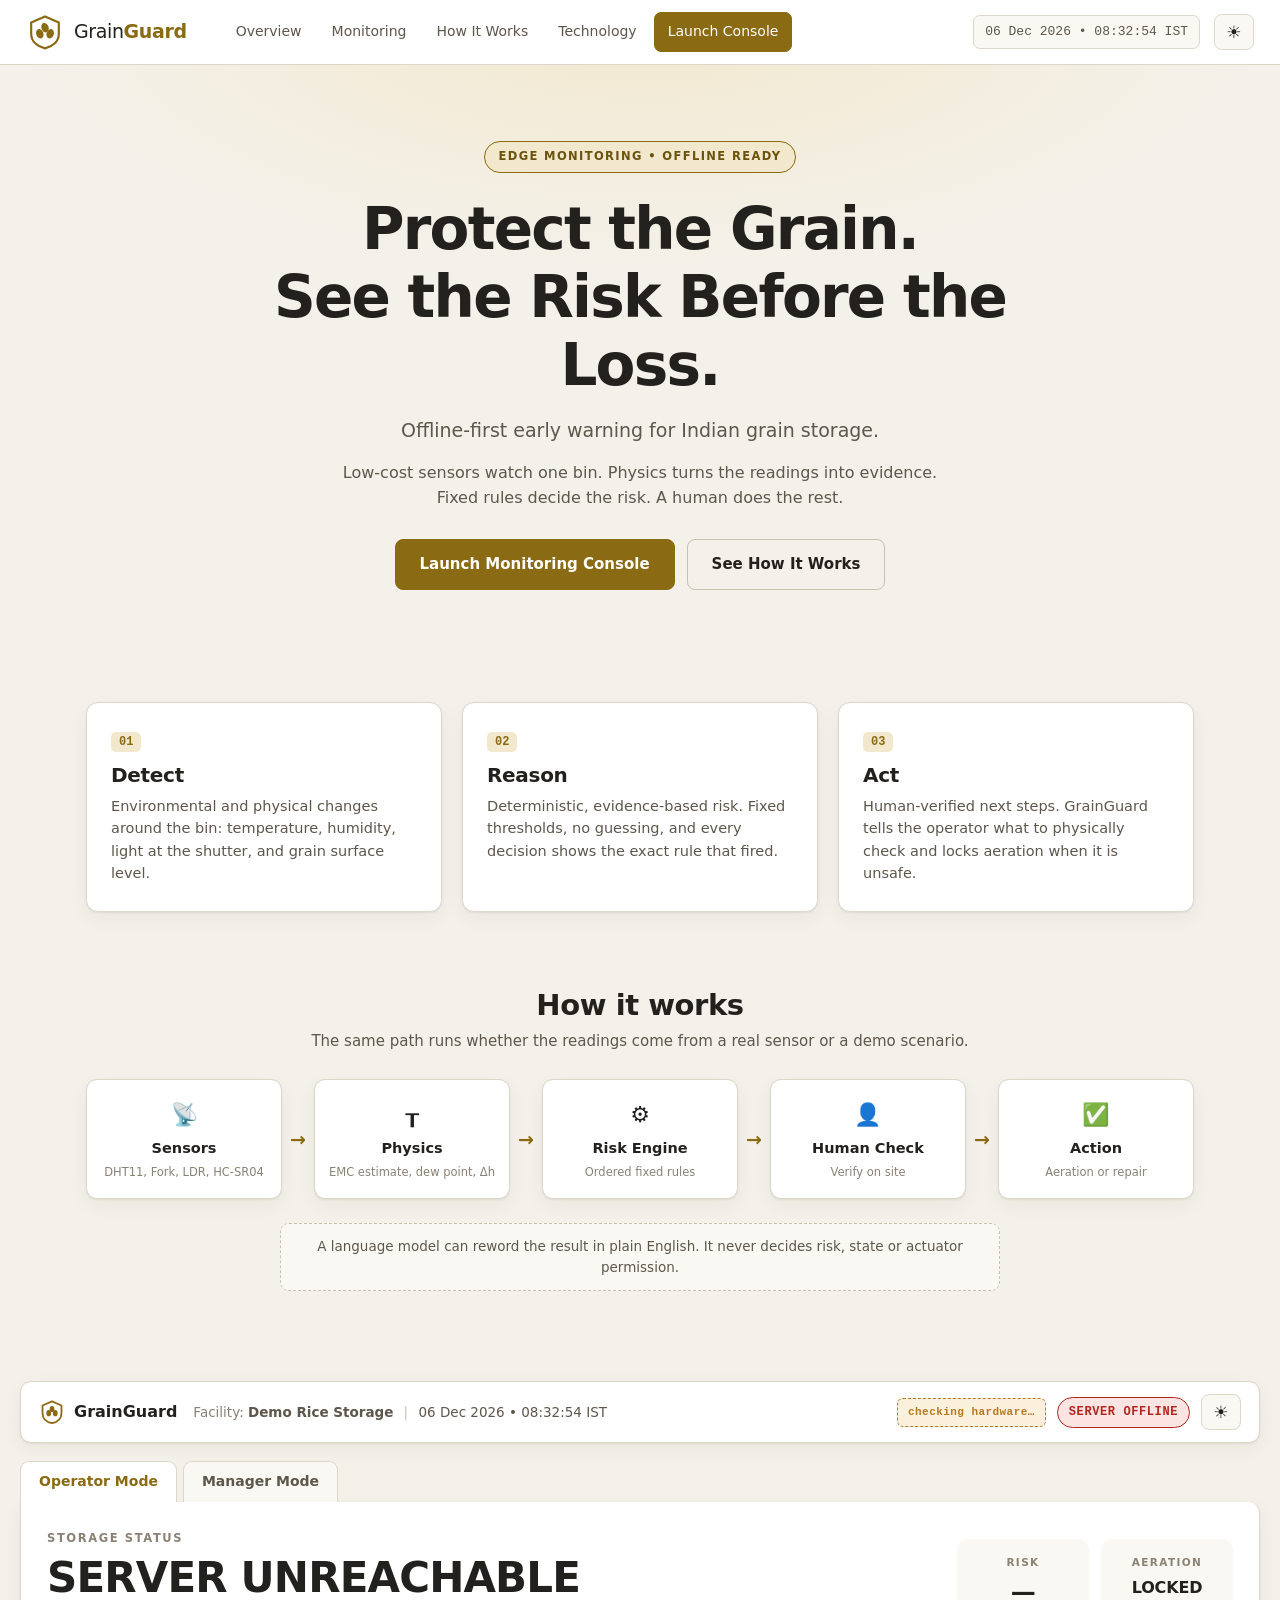
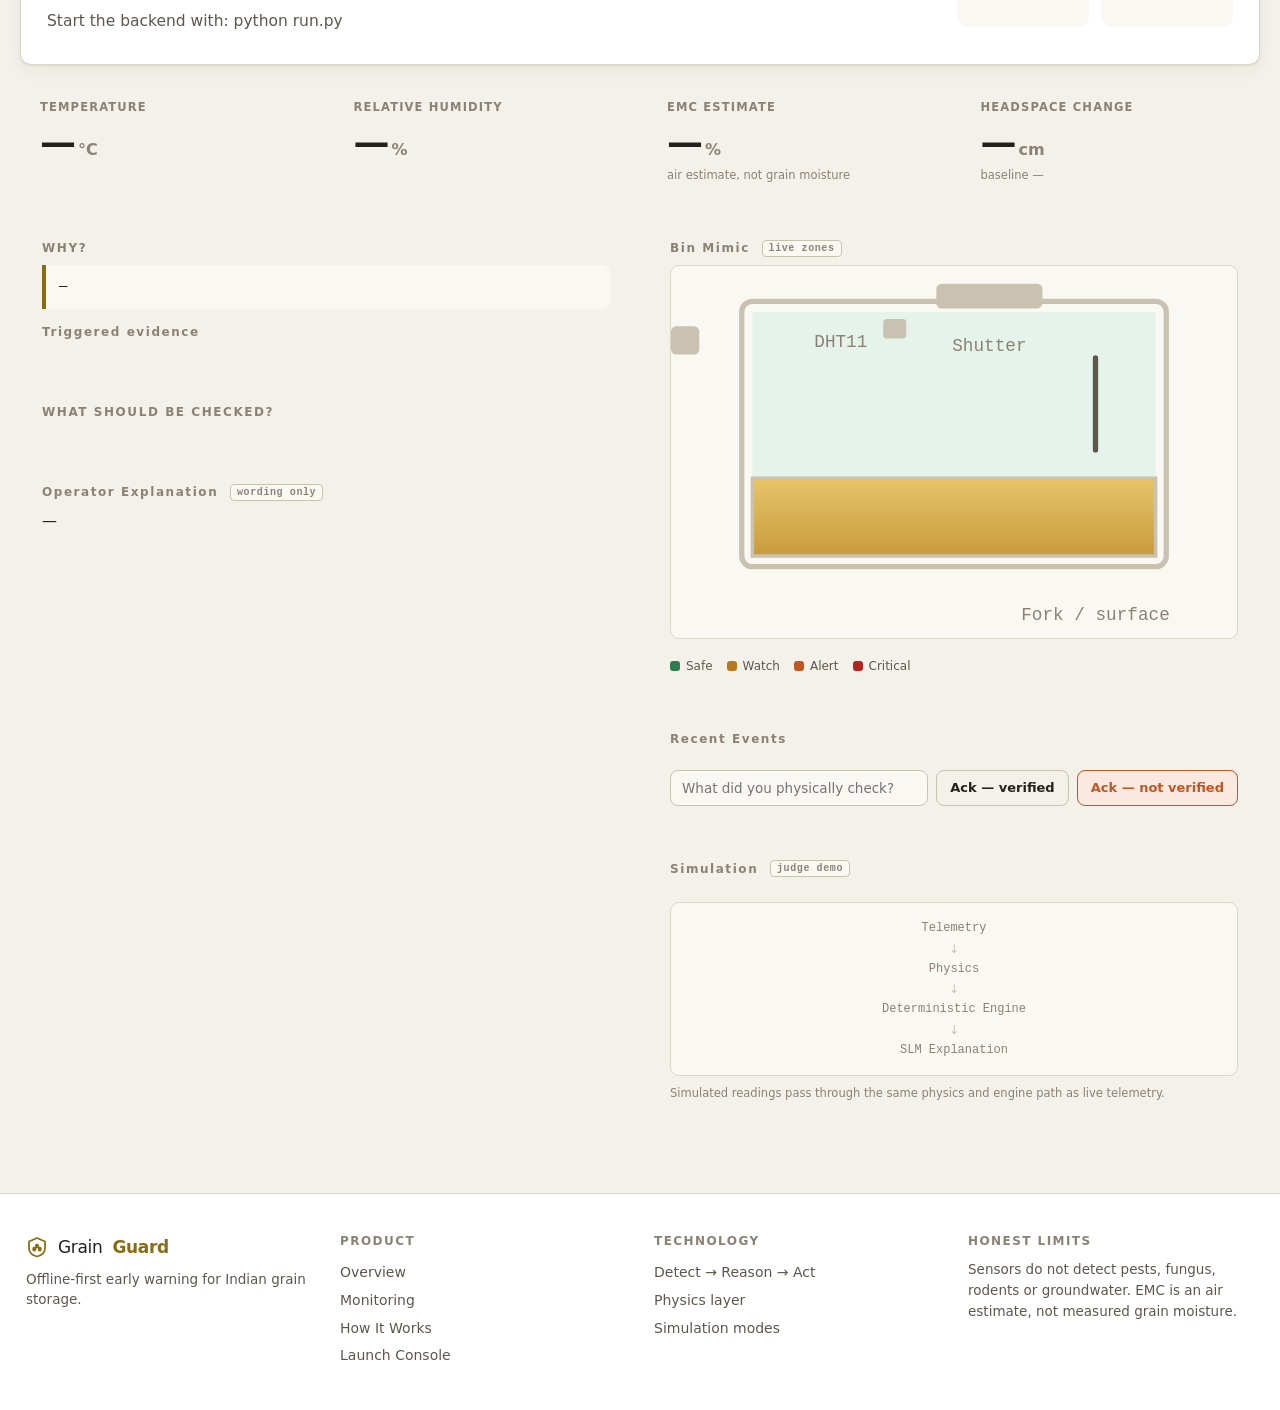
==== src/frontend/index.html @ 64fa0100 "GrainGuard: offline-first grain storage early warning Sensors -> physics -> deterministic engine -> " ====
<!DOCTYPE html>
<html lang="en" data-theme="light">
<head>
<meta charset="UTF-8">
<meta name="viewport" content="width=device-width, initial-scale=1.0">
<title>GrainGuard — Protect the Grain. See the Risk Before the Loss.</title>
<meta name="description" content="Offline-first early warning for Indian grain storage.">
<link rel="stylesheet" href="styles.css">
<link rel="icon" href="data:image/svg+xml,<svg xmlns='http://www.w3.org/2000/svg' viewBox='0 0 32 32'><text y='26' font-size='26'>&#127807;</text></svg>">
</head>
<body>

<!-- ================= NAVBAR ================= -->
<header class="nav">
  <a class="brand" href="#overview">
    <svg class="logo" viewBox="0 0 44 44" aria-hidden="true">
      <path d="M22 4 L38 11 V24 C38 33 31 39 22 41 C13 39 6 33 6 24 V11 Z" fill="none" stroke="currentColor" stroke-width="2.5" stroke-linejoin="round"/>
      <ellipse cx="22" cy="17" rx="4.2" ry="5.6" fill="currentColor" transform="rotate(-18 22 17)"/>
      <ellipse cx="16" cy="24" rx="4.2" ry="5.6" fill="currentColor" transform="rotate(-20 16 24)"/>
      <ellipse cx="28" cy="24" rx="4.2" ry="5.6" fill="currentColor" transform="rotate(20 28 24)"/>
    </svg>
    <span>Grain<strong>Guard</strong></span>
  </a>
  <nav class="navlinks">
    <a href="#overview">Overview</a>
    <a href="#monitoring">Monitoring</a>
    <a href="#how">How It Works</a>
    <a href="#technology">Technology</a>
    <a class="btn btn-primary btn-sm" href="#console">Launch Console</a>
  </nav>
  <div class="navright">
    <span class="clock" id="clock">--:--:--</span>
    <button class="themebtn" id="themeBtn" aria-label="Toggle theme">
      <span class="sun">&#9728;&#65039;</span><span class="moon">&#127769;</span>
    </button>
  </div>
</header>

<!-- ================= HERO ================= -->
<section class="hero" id="overview">
  <div class="hero-inner">
    <span class="pill">EDGE MONITORING &bull; OFFLINE READY</span>
    <h1>Protect the Grain.<br>See the Risk Before the Loss.</h1>
    <p class="sub">Offline-first early warning for Indian grain storage.</p>
    <p class="lead">
      Low-cost sensors watch one bin. Physics turns the readings into evidence.
      Fixed rules decide the risk. A human does the rest.
    </p>
    <div class="ctas">
      <a class="btn btn-primary btn-lg" href="#console">Launch Monitoring Console</a>
      <a class="btn btn-ghost btn-lg" href="#how">See How It Works</a>
    </div>
  </div>
</section>

<!-- ================= VALUE ================= -->
<section class="values" id="technology">
  <article class="value">
    <span class="vnum">01</span>
    <h3>Detect</h3>
    <p>Environmental and physical changes around the bin: temperature, humidity, light at the shutter, and grain surface level.</p>
  </article>
  <article class="value">
    <span class="vnum">02</span>
    <h3>Reason</h3>
    <p>Deterministic, evidence-based risk. Fixed thresholds, no guessing, and every decision shows the exact rule that fired.</p>
  </article>
  <article class="value">
    <span class="vnum">03</span>
    <h3>Act</h3>
    <p>Human-verified next steps. GrainGuard tells the operator what to physically check and locks aeration when it is unsafe.</p>
  </article>
</section>
<!-- ================= WORKFLOW ================= -->
<section class="how" id="how">
  <h2 class="sec-title">How it works</h2>
  <p class="sec-sub">The same path runs whether the readings come from a real sensor or a demo scenario.</p>
  <div class="flow">
    <div class="fstep"><span class="ficon">&#128225;</span><b>Sensors</b><small>DHT11, Fork, LDR, HC-SR04</small></div>
    <div class="farrow">&rarr;</div>
    <div class="fstep"><span class="ficon">&#9520;</span><b>Physics</b><small>EMC estimate, dew point, &Delta;h</small></div>
    <div class="farrow">&rarr;</div>
    <div class="fstep"><span class="ficon">&#9881;</span><b>Risk Engine</b><small>Ordered fixed rules</small></div>
    <div class="farrow">&rarr;</div>
    <div class="fstep"><span class="ficon">&#128100;</span><b>Human Check</b><small>Verify on site</small></div>
    <div class="farrow">&rarr;</div>
    <div class="fstep"><span class="ficon">&#9989;</span><b>Action</b><small>Aeration or repair</small></div>
  </div>
  <p class="note">
    A language model can reword the result in plain English. It never decides risk, state or actuator permission.
  </p>
</section>

<!-- ================= CONSOLE ================= -->
<main class="console" id="console">
  <div class="conbar">
    <div class="cbrand">
      <svg class="logo sm" viewBox="0 0 44 44" aria-hidden="true">
        <path d="M22 4 L38 11 V24 C38 33 31 39 22 41 C13 39 6 33 6 24 V11 Z" fill="none" stroke="currentColor" stroke-width="3" stroke-linejoin="round"/>
        <ellipse cx="22" cy="17" rx="4" ry="5.2" fill="currentColor"/>
        <ellipse cx="16.5" cy="24" rx="4" ry="5.2" fill="currentColor"/>
        <ellipse cx="27.5" cy="24" rx="4" ry="5.2" fill="currentColor"/>
      </svg>
      <span>GrainGuard</span>
    </div>
    <div class="cbarinfo">
      <span class="muted">Facility:</span> <b id="facilityName">Demo Rice Storage</b>
      <span class="sep">|</span>
      <span id="clock2">--</span>
    </div>
    <div class="cbarmode">
      <span class="hwflag" id="hwFlag">checking hardware&hellip;</span>
      <span class="modepill" id="modePill">CONNECTING</span>
      <button class="themebtn" id="themeBtn2" aria-label="Toggle theme">
        <span class="sun">&#9728;&#65039;</span><span class="moon">&#127769;</span>
      </button>
    </div>
  </div>

  <div class="modetabs">
    <button class="mtab active" data-view="operator">Operator Mode</button>
    <button class="mtab" data-view="manager">Manager Mode</button>
  </div>

  <!-- HERO STATUS -->
  <section class="status-hero" id="statusHero">
    <div class="sh-left">
      <span class="sh-label">STORAGE STATUS</span>
      <h2 class="sh-state" id="shState">WAITING</h2>
      <p class="sh-sub" id="shSub">Reading the edge node&hellip;</p>
      <code class="sh-statecode" id="shCode"></code>
    </div>
    <div class="sh-right">
      <div class="riskbox">
        <span class="rb-label">RISK</span>
        <span class="rb-value" id="riskValue">&mdash;</span>
      </div>
      <div class="aerbox" id="aerBox">
        <span class="ab-label">AERATION</span>
        <span class="ab-value" id="aerValue">LOCKED</span>
      </div>
    </div>
  </section>

  <!-- METRICS -->
  <section class="metrics" id="monitoring">
    <div class="card metric" id="mTemp"><span class="m-label">Temperature</span><span class="m-val" id="vTemp">&mdash;</span><span class="m-unit">&deg;C</span></div>
    <div class="card metric" id="mRh"><span class="m-label">Relative Humidity</span><span class="m-val" id="vRh">&mdash;</span><span class="m-unit">%</span></div>
    <div class="card metric" id="mEmc"><span class="m-label">EMC Estimate</span><span class="m-val" id="vEmc">&mdash;</span><span class="m-unit">%</span><span class="m-foot">air estimate, not grain moisture</span></div>
    <div class="card metric" id="mDh"><span class="m-label">Headspace Change</span><span class="m-val" id="vDh">&mdash;</span><span class="m-unit">cm</span><span class="m-foot" id="fDh">baseline &mdash;</span></div>
  </section>
<div class="grid2">
    <div class="col">
      <section class="card panel">
        <h3 class="ph">WHY?</h3>
        <p class="rule" id="ruleText">&mdash;</p>
        <h4 class="ph sm">Triggered evidence</h4>
        <ul class="evi" id="eviList"></ul>
      </section>

      <section class="card panel">
        <h3 class="ph">WHAT SHOULD BE CHECKED?</h3>
        <ol class="checks" id="checkList"></ol>
      </section>

      <section class="card panel">
        <h3 class="ph">Operator Explanation <span class="tag">wording only</span></h3>
        <p class="explain" id="explainText">&mdash;</p>
        <span class="srcnote" id="explainSrc"></span>
      </section>
    </div>

    <div class="col">
      <section class="card panel">
        <h3 class="ph">Bin Mimic <span class="tag">live zones</span></h3>
        <svg class="mimic" viewBox="0 0 320 210" aria-label="Bin schematic">
          <defs>
            <linearGradient id="grainG" x1="0" y1="0" x2="0" y2="1">
              <stop offset="0%" stop-color="#e8c46a"/><stop offset="100%" stop-color="#c99b3c"/>
            </linearGradient>
          </defs>
          <rect class="m-body" x="40" y="20" width="240" height="150" rx="6"/>
          <rect class="m-air" id="mAir" x="46" y="26" width="228" height="94"/>
          <path id="mGrain" class="m-grain" d="M46 120 H274 V164 H46 Z" fill="url(#grainG)"/>
          <line class="m-probe" id="mProbe" x1="240" y1="52" x2="240" y2="104"/>
          <rect class="m-dht" id="mDht" cx="74" y="34" width="16" height="16" rx="3"/>
          <rect class="m-shutter" id="mShutter" x="150" y="10" width="60" height="14" rx="3"/>
          <rect class="m-ldr" id="mLdr" x="120" y="30" width="13" height="11" rx="2"/>
          <text class="m-txt" x="240" y="200" text-anchor="middle">Fork / surface</text>
          <text class="m-txt" x="180" y="48" text-anchor="middle">Shutter</text>
          <text class="m-txt" x="96" y="46" text-anchor="middle">DHT11</text>
        </svg>
        <div class="mlegend">
          <span><i class="dot safe"></i>Safe</span><span><i class="dot watch"></i>Watch</span>
          <span><i class="dot alert"></i>Alert</span><span><i class="dot crit"></i>Critical</span>
        </div>
      </section>

      <section class="card panel">
        <h3 class="ph">Recent Events</h3>
        <ul class="timeline" id="eventsList"></ul>
        <div class="ackrow">
          <input id="ackNote" type="text" placeholder="What did you physically check?">
          <button class="btn btn-ghost btn-sm" id="ackVerified">Ack &mdash; verified</button>
          <button class="btn btn-warn btn-sm" id="ackUnverified">Ack &mdash; not verified</button>
        </div>
      </section>

      <section class="card panel manager-only" id="managerPanel">
        <h3 class="ph">Manager Detail <span class="tag">audit</span></h3>
        <table class="raw">
          <tr><th>Temperature</th><td id="rTemp">&mdash;</td><th>EMC estimate</th><td id="rEmc">&mdash;</td></tr>
          <tr><th>Relative humidity</th><td id="rRh">&mdash;</td><th>Dew point</th><td id="rDew">&mdash;</td></tr>
          <tr><th>Fork raw</th><td id="rFork">&mdash;</td><th>LDR raw</th><td id="rLdr">&mdash;</td></tr>
          <tr><th>Distance</th><td id="rDist">&mdash;</td><th>&Delta;h</th><td id="rDh">&mdash;</td></tr>
          <tr><th>Moisture stress h</th><td id="rMs">&mdash;</td><th>Thermal stress h</th><td id="rTs">&mdash;</td></tr>
        </table>
        <div class="rstate">
          <div><span class="muted">State</span><b id="rState">&mdash;</b></div>
          <div><span class="muted">Rule</span><code id="rRule">&mdash;</code></div>
          <div><span class="muted">Timestamp</span><b id="rTime">&mdash;</b></div>
          <div><span class="muted">Ledger chain</span><b id="rChain">&mdash;</b></div>
        </div>
        <p class="srcnote" id="ackState"></p>
      </section>

      <section class="card panel">
        <h3 class="ph">Simulation <span class="tag">judge demo</span></h3>
        <div class="simbtns" id="simBtns"></div>
        <div class="pipeline" id="pipeline">
          <span class="pstep" data-step="1">Telemetry</span>
          <span class="parrow">&darr;</span>
          <span class="pstep" data-step="2">Physics</span>
          <span class="parrow">&darr;</span>
          <span class="pstep" data-step="3">Deterministic Engine</span>
          <span class="parrow">&darr;</span>
          <span class="pstep" data-step="4">SLM Explanation</span>
        </div>
        <p class="srcnote" id="simNote">Simulated readings pass through the same physics and engine path as live telemetry.</p>
      </section>
    </div>
  </div>
</main>

<footer class="foot">
  <div class="fcol">
    <span class="brand small">
      <svg class="logo xs" viewBox="0 0 44 44" aria-hidden="true">
        <path d="M22 4 L38 11 V24 C38 33 31 39 22 41 C13 39 6 33 6 24 V11 Z" fill="none" stroke="currentColor" stroke-width="3.5" stroke-linejoin="round"/>
        <ellipse cx="22" cy="20" rx="4" ry="5" fill="currentColor"/>
        <ellipse cx="16.5" cy="26" rx="4" ry="5" fill="currentColor"/>
        <ellipse cx="27.5" cy="26" rx="4" ry="5" fill="currentColor"/>
      </svg>
      Grain<strong>Guard</strong>
    </span>
    <p>Offline-first early warning for Indian grain storage.</p>
  </div>
  <div class="fcol"><h4>Product</h4>
    <a href="#overview">Overview</a><a href="#monitoring">Monitoring</a>
    <a href="#how">How It Works</a><a href="#console">Launch Console</a>
  </div>
  <div class="fcol"><h4>Technology</h4>
    <a href="#technology">Detect &rarr; Reason &rarr; Act</a><a href="#how">Physics layer</a>
    <a href="#console">Simulation modes</a>
  </div>
  <div class="fcol"><h4>Honest limits</h4>
    <p>Sensors do not detect pests, fungus, rodents or groundwater. EMC is an air estimate, not measured grain moisture.</p>
  </div>
</footer>

<script src="app.js"></script>
</body>
</html>
---- src/frontend/styles.css ----
/* GrainGuard — high-contrast industrial theme. No glassmorphism. */
:root{
  --bg:#f4f1ea; --surface:#ffffff; --surface2:#faf8f3; --line:#ddd7ca; --line2:#c9c2b1;
  --ink:#23211d; --ink2:#5d574c; --ink3:#8a8275;
  --brand:#8a6a12; --brand2:#6b520d; --brand-soft:#f2e8cd;
  --safe:#2e7d4f; --watch:#b7791f; --alert:#c05621; --crit:#b3261e;
  --safe-bg:#e6f3ea; --watch-bg:#fbf0dc; --alert-bg:#fbe9df; --crit-bg:#fbe4e2;
  --shadow:0 1px 2px rgba(35,33,29,.07), 0 6px 18px rgba(35,33,29,.05);
  --mono:ui-monospace,"SF Mono",Menlo,Consolas,monospace;
}
[data-theme="dark"]{
  --bg:#14161a; --surface:#1c1f25; --surface2:#22262d; --line:#333944; --line2:#454d5a;
  --ink:#f0eee9; --ink2:#b3bcc7; --ink3:#7d8794;
  --brand:#e0b955; --brand2:#c9a544; --brand-soft:#33301f;
  --safe:#5cbf85; --watch:#e0a33c; --alert:#ef8a5a; --crit:#f2685c;
  --safe-bg:#17301f; --watch-bg:#33270f; --alert-bg:#33200f; --crit-bg:#331614;
  --shadow:0 1px 2px rgba(0,0,0,.4), 0 6px 18px rgba(0,0,0,.3);
}
*{box-sizing:border-box;margin:0;padding:0}
html{scroll-behavior:smooth;scroll-padding-top:78px}
body{
  background:var(--bg);color:var(--ink);
  font-family:"Segoe UI",system-ui,-apple-system,sans-serif;
  font-size:15px;line-height:1.55;-webkit-font-smoothing:antialiased;
}
h1,h2,h3,h4{line-height:1.18;font-weight:700;letter-spacing:-.015em}
a{color:inherit;text-decoration:none}
button{font:inherit;cursor:pointer;border:0;background:none;color:inherit}
.muted{color:var(--ink3);font-weight:400}
.sep{color:var(--line2);margin:0 6px}

/* ---------- buttons ---------- */
.btn{display:inline-flex;align-items:center;justify-content:center;gap:8px;
  border-radius:8px;font-weight:600;border:1.5px solid transparent;transition:.15s}
.btn-primary{background:var(--brand);color:#fff;border-color:var(--brand)}
[data-theme="dark"] .btn-primary{color:#14161a}
.btn-primary:hover{background:var(--brand2);border-color:var(--brand2)}
.btn-ghost{background:transparent;border-color:var(--line2);color:var(--ink)}
.btn-ghost:hover{background:var(--surface2);border-color:var(--brand)}
.btn-warn{background:var(--alert-bg);border-color:var(--alert);color:var(--alert)}
.btn-warn:hover{background:var(--alert);color:#fff}
.btn-sm{padding:7px 13px;font-size:13px}
.btn-lg{padding:13px 24px;font-size:15px}

/* ---------- navbar ---------- */
.nav{position:sticky;top:0;z-index:50;display:flex;align-items:center;gap:22px;
  padding:12px 26px;background:var(--surface);border-bottom:1.5px solid var(--line)}
.brand{display:flex;align-items:center;gap:10px;font-size:19px;font-weight:500;letter-spacing:-.02em}
.brand strong{font-weight:800;color:var(--brand)}
.logo{width:38px;height:38px;color:var(--brand)}
.logo.sm{width:26px;height:26px}
.logo.xs{width:22px;height:22px}
.navlinks{display:flex;align-items:center;gap:4px;margin-left:14px}
.navlinks a{padding:8px 13px;border-radius:7px;font-size:14px;font-weight:500;color:var(--ink2)}
.navlinks a:hover{background:var(--surface2);color:var(--ink)}
.navlinks a.btn-primary{color:#fff}
.navlinks a.btn-primary:hover{color:#fff}
.navright{margin-left:auto;display:flex;align-items:center;gap:14px}
.clock{font-family:var(--mono);font-size:13px;color:var(--ink2);
  background:var(--surface2);border:1.5px solid var(--line);padding:6px 11px;border-radius:7px;white-space:nowrap}
.themebtn{width:40px;height:36px;border-radius:8px;border:1.5px solid var(--line);
  background:var(--surface2);display:grid;place-items:center;font-size:17px;transition:.2s;overflow:hidden}
.themebtn:hover{border-color:var(--brand)}
.themebtn .moon{display:none}
[data-theme="dark"] .themebtn .sun{display:none}
[data-theme="dark"] .themebtn .moon{display:block}
.themebtn.flip{animation:flip .4s ease}
@keyframes flip{0%{transform:rotate(0)}50%{transform:rotate(180deg) scale(.85)}100%{transform:rotate(360deg)}}
/* ---------- hero ---------- */
.hero{padding:76px 26px 60px;text-align:center;background:
  radial-gradient(900px 380px at 50% -10%,var(--brand-soft),transparent 70%)}
.hero-inner{max-width:790px;margin:0 auto}
.pill{display:inline-block;font-size:11.5px;font-weight:700;letter-spacing:.12em;
  background:var(--brand-soft);color:var(--brand2);border:1.5px solid var(--brand);
  padding:6px 13px;border-radius:100px;margin-bottom:22px}
[data-theme="dark"] .pill{color:var(--brand)}
.hero h1{font-size:clamp(34px,5.4vw,58px);letter-spacing:-.03em;margin-bottom:16px}
.sub{font-size:19px;color:var(--ink2);margin-bottom:16px;font-weight:500}
.lead{font-size:16px;color:var(--ink2);max-width:600px;margin:0 auto 28px}
.ctas{display:flex;gap:12px;justify-content:center;flex-wrap:wrap}

/* ---------- values ---------- */
.values{max-width:1160px;margin:0 auto;padding:52px 26px;display:grid;
  grid-template-columns:repeat(auto-fit,minmax(270px,1fr));gap:20px}
.value{background:var(--surface);border:1.5px solid var(--line);border-radius:12px;
  padding:26px 24px;position:relative;box-shadow:var(--shadow)}
.vnum{font-family:var(--mono);font-size:12px;font-weight:700;color:var(--brand);
  background:var(--brand-soft);padding:3px 8px;border-radius:5px}
.value h3{font-size:20px;margin:12px 0 7px}
.value p{color:var(--ink2);font-size:14.5px}

/* ---------- how ---------- */
.how{max-width:1160px;margin:0 auto;padding:24px 26px 64px;text-align:center}
.sec-title{font-size:29px;margin-bottom:8px}
.sec-sub{color:var(--ink2);margin-bottom:26px}
.flow{display:flex;align-items:stretch;justify-content:center;gap:6px;flex-wrap:wrap}
.fstep{flex:1 1 150px;min-width:140px;background:var(--surface);border:1.5px solid var(--line);
  border-radius:11px;padding:18px 12px;display:flex;flex-direction:column;align-items:center;gap:5px;box-shadow:var(--shadow)}
.ficon{font-size:22px}
.fstep b{font-size:14.5px}
.fstep small{font-size:11.5px;color:var(--ink3);line-height:1.35}
.farrow{display:grid;place-items:center;color:var(--brand);font-size:19px;font-weight:700;padding:0 2px}
.note{margin:24px auto 0;font-size:13.5px;color:var(--ink2);background:var(--surface2);
  border:1.5px dashed var(--line2);border-radius:9px;padding:12px;max-width:720px}

/* ---------- console shell ---------- */
.console{max-width:1280px;margin:0 auto;padding:26px 20px 70px}
.conbar{display:flex;align-items:center;gap:16px;background:var(--surface);
  border:1.5px solid var(--line);border-radius:11px;padding:12px 18px;box-shadow:var(--shadow);flex-wrap:wrap}
.cbrand{display:flex;align-items:center;gap:9px;font-weight:700;font-size:16px}
.cbarinfo{font-size:13.5px;color:var(--ink2)}
.cbarmode{margin-left:auto;display:flex;align-items:center;gap:11px}
.modepill{font-family:var(--mono);font-size:12px;font-weight:700;padding:5px 11px;border-radius:100px;
  border:1.5px solid var(--line2);background:var(--surface2);letter-spacing:.05em}
.modepill.live{color:var(--safe);border-color:var(--safe);background:var(--safe-bg)}
.modepill.sim{color:var(--watch);border-color:var(--watch);background:var(--watch-bg)}
.modepill.off{color:var(--crit);border-color:var(--crit);background:var(--crit-bg)}
.hwflag{font-family:var(--mono);font-size:11px;font-weight:700;letter-spacing:.04em;
  padding:5px 10px;border-radius:6px;border:1.5px dashed var(--watch);
  color:var(--watch);background:var(--watch-bg);white-space:nowrap}
.hwflag.ok{border-style:solid;border-color:var(--safe);color:var(--safe);background:var(--safe-bg)}
.modetabs{display:flex;gap:6px;margin:18px 0 0}
.mtab{padding:9px 18px;border-radius:9px 9px 0 0;font-weight:600;font-size:14px;
  border:1.5px solid var(--line);border-bottom:none;background:var(--surface2);color:var(--ink2)}
.mtab.active{background:var(--surface);color:var(--brand);border-color:var(--line)}

/* ---------- status hero ---------- */
.status-hero{display:flex;gap:22px;justify-content:space-between;align-items:center;flex-wrap:wrap;
  background:var(--surface);border:1.5px solid var(--line);border-radius:0 11px 11px 11px;
  padding:24px 26px;box-shadow:var(--shadow);margin-bottom:16px;border-top:none}
.sh-label{font-size:11.5px;font-weight:700;letter-spacing:.14em;color:var(--ink3)}
.sh-state{font-size:clamp(28px,4vw,42px);letter-spacing:-.02em;margin:4px 0 6px}
.sh-sub{color:var(--ink2);font-size:15.5px;max-width:620px}
.sh-statecode{font-family:var(--mono);font-size:11.5px;color:var(--ink3);display:block;margin-top:7px}
.sh-right{display:flex;gap:12px;flex-wrap:wrap}
.riskbox,.aerbox{border-radius:11px;padding:13px 20px;text-align:center;min-width:132px;
  border:2px solid transparent;background:var(--surface2)}
.rb-label,.ab-label{display:block;font-size:10.5px;font-weight:700;letter-spacing:.13em;color:var(--ink3)}
.rb-value{display:block;font-size:25px;font-weight:800;margin-top:3px;letter-spacing:-.01em}
.ab-value{display:block;font-size:16px;font-weight:800;margin-top:6px;letter-spacing:-.01em}
.risk-low .rb-value,.aer-ok .ab-value{color:var(--safe)}
.risk-med .rb-value{color:var(--watch)}
.risk-high .rb-value{color:var(--alert)}
.risk-crit .rb-value{color:var(--crit)}
.risk-low{background:var(--safe-bg);border-color:var(--safe)}
.risk-med{background:var(--watch-bg);border-color:var(--watch)}
.risk-high{background:var(--alert-bg);border-color:var(--alert)}
.risk-crit{background:var(--crit-bg);border-color:var(--crit);animation:pulse 1.9s infinite}
.aer-locked{background:var(--crit-bg);border-color:var(--alert)}
.aer-locked .ab-value{color:var(--alert)}
.aer-ok{background:var(--safe-bg);border-color:var(--safe)}
@keyframes pulse{0%,100%{box-shadow:0 0 0 0 rgba(179,38,30,.42)}50%{box-shadow:0 0 0 9px rgba(179,38,30,0)}}
/* ---------- metrics ---------- */
.metrics{display:grid;grid-template-columns:repeat(auto-fit,minmax(200px,1fr));gap:14px;margin-bottom:18px}
.metric{position:relative;padding:18px 20px}
.m-label{display:block;font-size:11.5px;font-weight:700;letter-spacing:.1em;color:var(--ink3);text-transform:uppercase}
.m-val{font-size:36px;font-weight:800;letter-spacing:-.025em;line-height:1.1;margin-top:6px;display:inline-block}
.m-unit{font-size:16px;font-weight:600;color:var(--ink3);margin-left:3px}
.m-foot{display:block;font-size:11.5px;color:var(--ink3);margin-top:5px}
.metric.ok{border-left:5px solid var(--safe)}
.metric.warn{border-left:5px solid var(--watch);background:var(--watch-bg)}
.metric.bad{border-left:5px solid var(--alert);background:var(--alert-bg)}
.metric.crit{border-left:5px solid var(--crit);background:var(--crit-bg);animation:pulse 1.9s infinite}

/* ---------- panels ---------- */
.grid2{display:grid;grid-template-columns:1fr 1fr;gap:16px;align-items:start}
.col{display:flex;flex-direction:column;gap:16px}
.panel{padding:20px 22px}
.ph{font-size:12px;font-weight:700;letter-spacing:.13em;color:var(--ink3);margin-bottom:10px}
.ph.sm{margin-top:16px}
.tag{font-family:var(--mono);font-size:10px;font-weight:600;letter-spacing:.06em;
  background:var(--surface2);border:1px solid var(--line2);color:var(--ink3);
  padding:2px 6px;border-radius:4px;margin-left:6px;vertical-align:middle}
.rule{font-family:var(--mono);font-size:14px;background:var(--surface2);border-left:4px solid var(--brand);
  border-radius:0 7px 7px 0;padding:11px 13px;word-break:break-word}
.evi{list-style:none;display:flex;flex-direction:column;gap:7px}
.evi li{position:relative;padding-left:20px;font-size:14px;color:var(--ink2)}
.evi li::before{content:"";position:absolute;left:4px;top:8px;width:7px;height:7px;
  border-radius:2px;background:var(--brand)}
.checks{list-style:none;counter-reset:c;display:flex;flex-direction:column;gap:9px}
.checks li{counter-increment:c;position:relative;padding-left:30px;font-size:14.5px}
.checks li::before{content:counter(c);position:absolute;left:0;top:1px;width:21px;height:21px;
  border-radius:6px;background:var(--brand-soft);color:var(--brand2);font-size:12px;
  font-weight:800;display:grid;place-items:center}
[data-theme="dark"] .checks li::before{color:var(--brand)}
.explain{font-size:15px;line-height:1.6;color:var(--ink)}
.srcnote{display:block;font-size:11.5px;color:var(--ink3);margin-top:9px}

/* ---------- mimic ---------- */
.mimic{width:100%;height:auto;background:var(--surface2);border:1.5px solid var(--line);border-radius:9px}
.m-body{fill:none;stroke:var(--line2);stroke-width:3}
.m-air{fill:var(--safe-bg);transition:fill .5s}
.m-grain{stroke:var(--line2);stroke-width:2;transition:.5s}
.m-probe{stroke:var(--ink2);stroke-width:3;stroke-linecap:round}
.m-dht,.m-shutter,.m-ldr{fill:var(--line2);transition:fill .4s}
.m-shutter.warn{fill:var(--watch)}
.m-shutter.bad{fill:var(--alert);animation:pulse 1.6s infinite}
.m-ldr.warn{fill:var(--watch)}
.m-ldr.bad{fill:var(--alert)}
.m-dht.bad{fill:var(--crit)}
.m-txt{fill:var(--ink3);font-size:10px;font-family:var(--mono)}
.mlegend{display:flex;gap:14px;flex-wrap:wrap;margin-top:11px;font-size:12px;color:var(--ink2)}
.mlegend span{display:flex;align-items:center;gap:6px}
.dot{width:10px;height:10px;border-radius:3px;display:inline-block}
.dot.safe{background:var(--safe)}.dot.watch{background:var(--watch)}
.dot.alert{background:var(--alert)}.dot.crit{background:var(--crit)}

/* ---------- timeline ---------- */
.timeline{list-style:none;display:flex;flex-direction:column}
.timeline li{display:flex;gap:11px;padding:8px 0;border-bottom:1px solid var(--line);font-size:13.5px}
.timeline li:last-child{border-bottom:none}
.tl-time{font-family:var(--mono);font-size:12px;color:var(--ink3);flex-shrink:0;width:44px}
.tl-txt{flex:1}
.tl-txt b{display:block;font-size:13.5px}
.tl-txt small{color:var(--ink3);font-size:11.5px;font-family:var(--mono)}
.ackrow{display:flex;gap:8px;margin-top:14px;flex-wrap:wrap}
.ackrow input{flex:1 1 160px;min-width:140px;padding:8px 11px;border-radius:8px;
  border:1.5px solid var(--line2);background:var(--surface2);color:var(--ink);font-size:13.5px;font-family:inherit}
.ackrow input:focus{outline:2px solid var(--brand);outline-offset:1px}
/* ---------- manager ---------- */
.manager-only{display:none}
body.manager .manager-only{display:block}
body.manager .rule{font-size:13px}
.raw{width:100%;border-collapse:collapse;font-size:13.5px}
.raw th{text-align:left;font-weight:500;color:var(--ink3);padding:5px 8px 5px 0;font-size:12px;width:22%}
.raw td{font-family:var(--mono);font-weight:600;padding:5px 14px 5px 0;width:28%}
.rstate{margin-top:14px;display:flex;flex-direction:column;gap:7px;font-size:13.5px}
.rstate div{display:flex;gap:10px;align-items:baseline}
.rstate .muted{flex-shrink:0;width:96px;font-size:12px}
.rstate code{font-family:var(--mono);font-size:12px;color:var(--ink2);word-break:break-word}

/* ---------- simulation ---------- */
.simbtns{display:grid;grid-template-columns:repeat(auto-fit,minmax(140px,1fr));gap:8px}
.simbtn{padding:11px 12px;border-radius:9px;border:1.5px solid var(--line2);background:var(--surface2);
  font-size:13.5px;font-weight:600;text-align:left;transition:.15s;line-height:1.3}
.simbtn:hover{border-color:var(--brand);background:var(--brand-soft)}
.simbtn:active{transform:translateY(1px)}
.simbtn.on{border-color:var(--brand);background:var(--brand-soft);color:var(--brand2)}
[data-theme="dark"] .simbtn.on{color:var(--brand)}
.simbtn small{display:block;font-weight:400;font-size:11px;color:var(--ink3);margin-top:2px}
.pipeline{margin-top:16px;display:flex;flex-direction:column;align-items:center;gap:2px;
  background:var(--surface2);border:1.5px solid var(--line);border-radius:9px;padding:13px}
.pstep{font-family:var(--mono);font-size:12px;color:var(--ink3);padding:3px 10px;border-radius:5px;transition:.25s}
.pstep.done{color:var(--safe);font-weight:700}
.pstep.active{background:var(--brand);color:#fff;font-weight:700}
[data-theme="dark"] .pstep.active{color:#14161a}
.parrow{color:var(--line2);font-size:12px;line-height:1}

/* ---------- footer ---------- */
.foot{background:var(--surface);border-top:1.5px solid var(--line);padding:40px 26px;
  display:grid;grid-template-columns:repeat(auto-fit,minmax(200px,1fr));gap:28px;max-width:1280px;margin:0 auto}
.fcol h4{font-size:12px;letter-spacing:.12em;color:var(--ink3);margin-bottom:11px;text-transform:uppercase}
.fcol a{display:block;font-size:14px;color:var(--ink2);padding:3px 0}
.fcol a:hover{color:var(--brand)}
.fcol p{font-size:13.5px;color:var(--ink2);margin-top:8px}
.brand.small{font-size:17px}

@media(max-width:900px){
  .grid2{grid-template-columns:1fr}
  .navlinks{display:none}
  .m-val{font-size:30px}
}
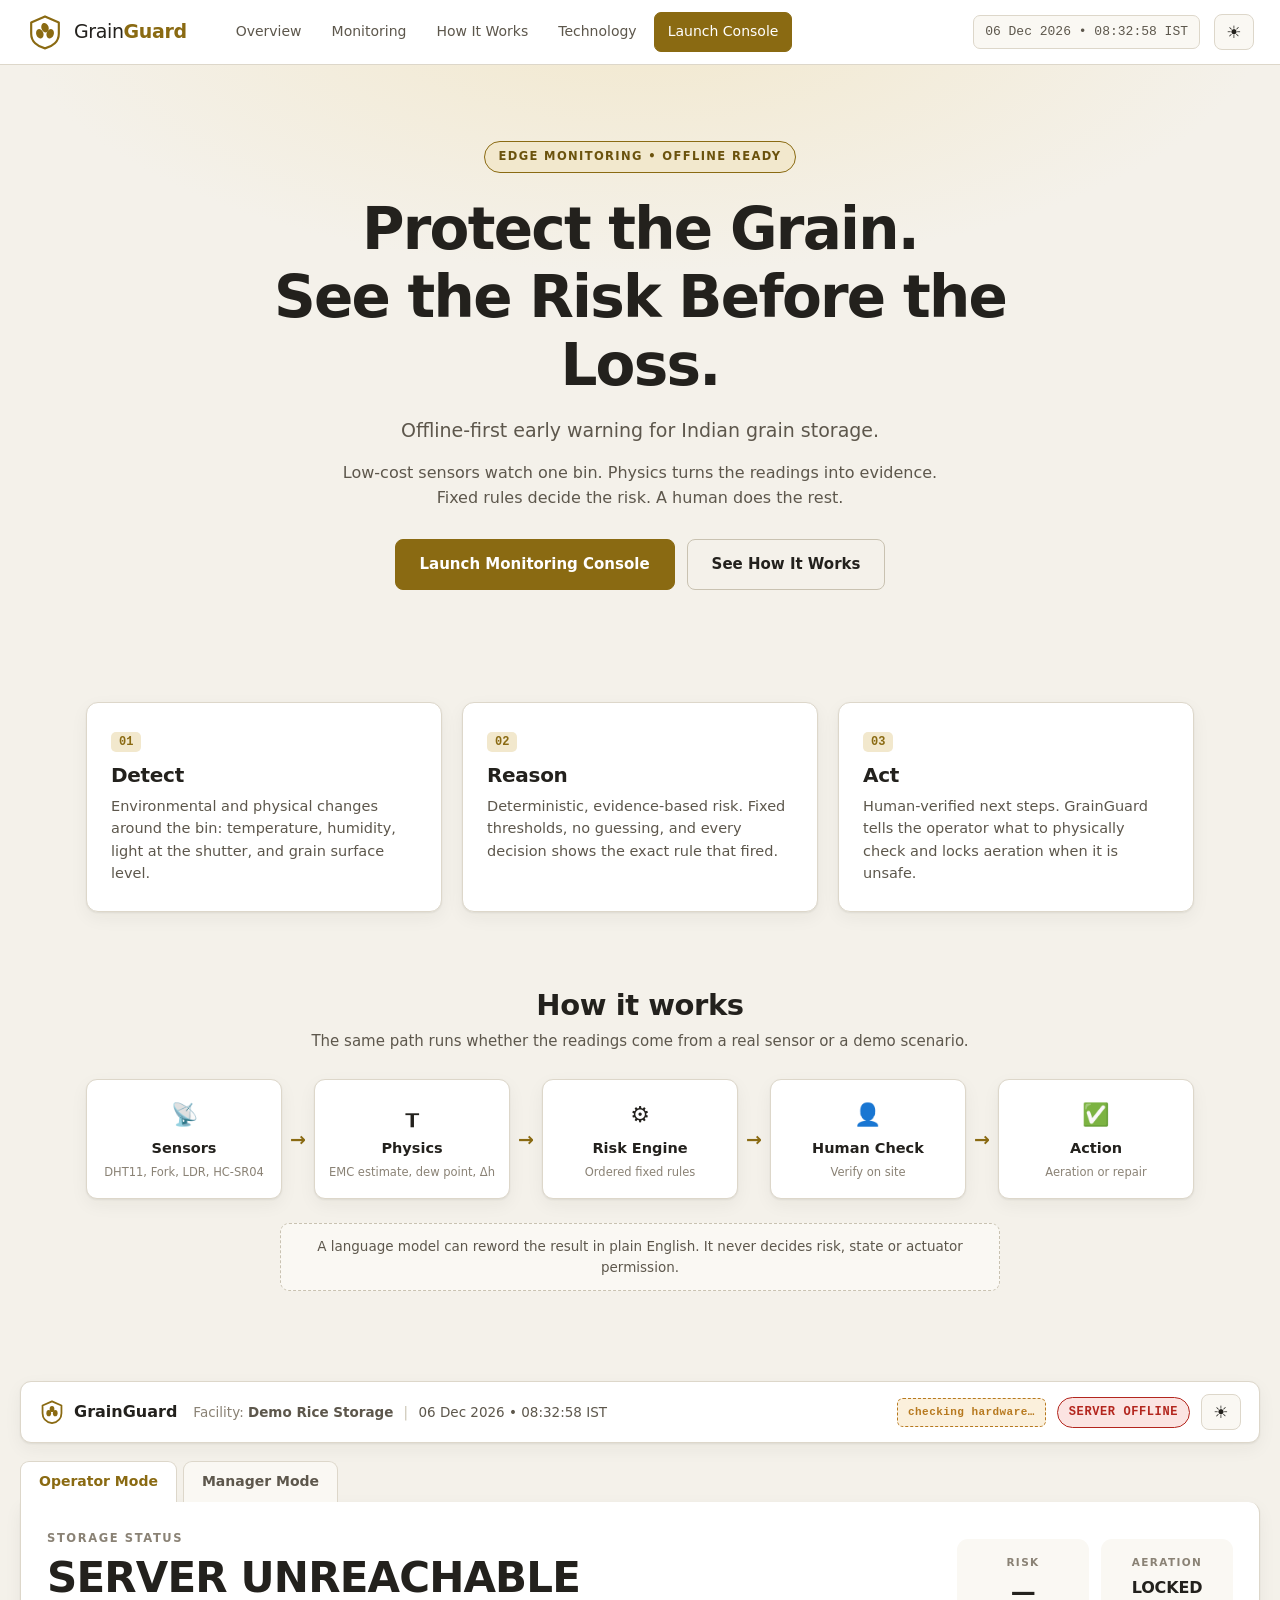
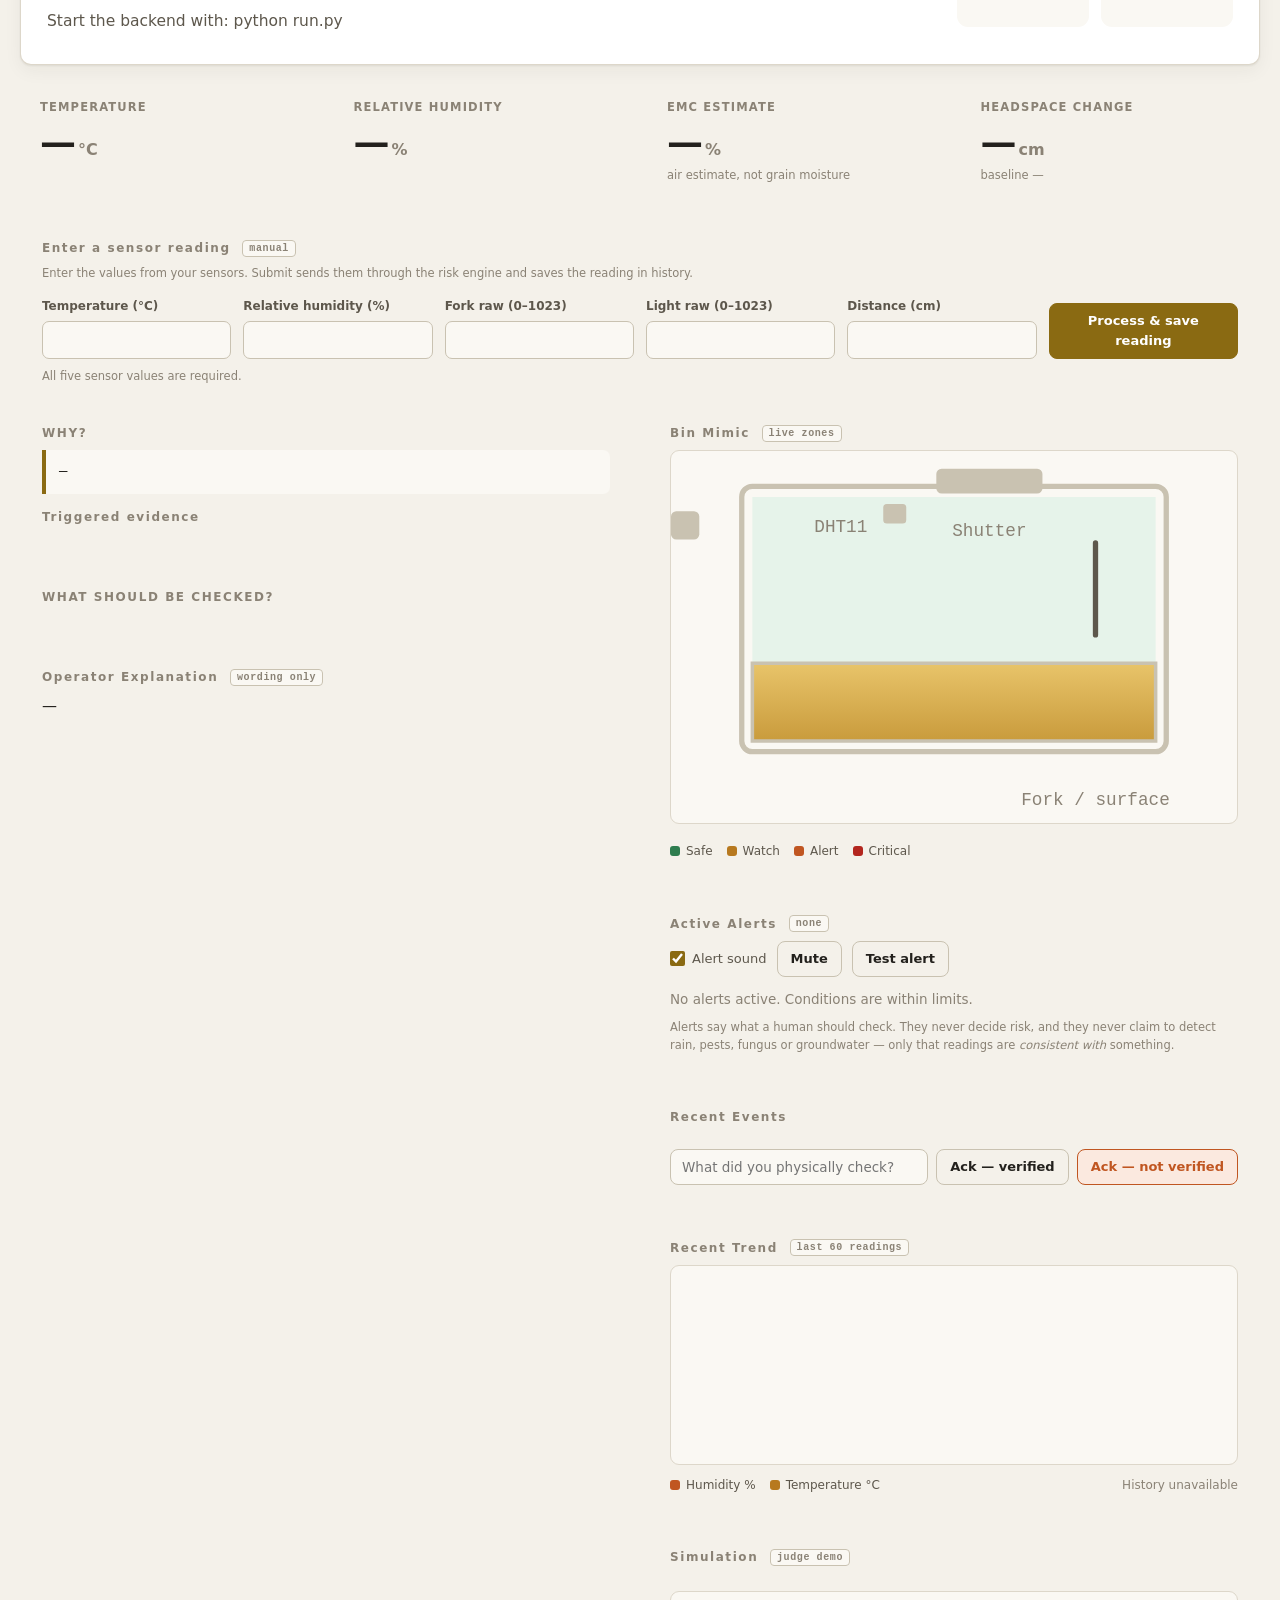
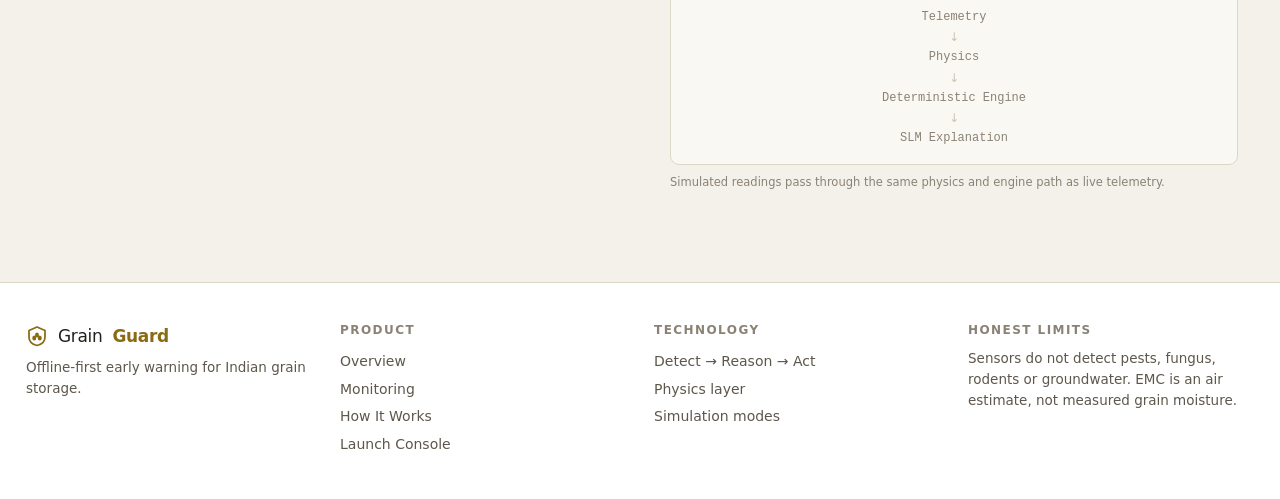
==== commit 6166b44e: "Add live CSV telemetry and alert processing Co-authored-by: Copilot <223556219+Copilot@users.noreply" ====
--- a/src/frontend/index.html
+++ b/src/frontend/index.html
@@ -122,6 +122,11 @@
     <button class="mtab" data-view="manager">Manager Mode</button>
   </div>
 
+  <!-- ALERT BANNER -->
+  <div id="alertBanner" class="alertbanner" role="alert" aria-live="assertive" hidden></div>
+
+  <div id="toasts" class="toasts" aria-live="polite"></div>
+
   <!-- HERO STATUS -->
   <section class="status-hero" id="statusHero">
     <div class="sh-left">
@@ -149,7 +154,31 @@
     <div class="card metric" id="mEmc"><span class="m-label">EMC Estimate</span><span class="m-val" id="vEmc">&mdash;</span><span class="m-unit">%</span><span class="m-foot">air estimate, not grain moisture</span></div>
     <div class="card metric" id="mDh"><span class="m-label">Headspace Change</span><span class="m-val" id="vDh">&mdash;</span><span class="m-unit">cm</span><span class="m-foot" id="fDh">baseline &mdash;</span></div>
   </section>
-<div class="grid2">
+  <section class="card panel" aria-labelledby="readingTitle">
+    <h3 class="ph" id="readingTitle">Enter a sensor reading <span class="tag">manual</span></h3>
+    <p class="srcnote">Enter the values from your sensors. Submit sends them through the risk engine and saves the reading in history.</p>
+    <form class="reading-form" id="readingForm">
+      <label>Temperature (&deg;C)
+        <input name="temp" type="number" min="-10" max="70" step="any" required>
+      </label>
+      <label>Relative humidity (%)
+        <input name="rh" type="number" min="0" max="100" step="any" required>
+      </label>
+      <label>Fork raw (0&ndash;1023)
+        <input name="fork_raw" type="number" min="0" max="1023" step="1" required>
+      </label>
+      <label>Light raw (0&ndash;1023)
+        <input name="ldr_raw" type="number" min="0" max="1023" step="1" required>
+      </label>
+      <label>Distance (cm)
+        <input name="distance_cm" type="number" min="0" max="1000" step="any" required>
+      </label>
+      <button class="btn btn-primary btn-sm" id="readingSubmit" type="submit">Process &amp; save reading</button>
+    </form>
+    <p class="srcnote" id="readingMessage" role="status" aria-live="polite">All five sensor values are required.</p>
+  </section>
+
+  <div class="grid2">
     <div class="col">
       <section class="card panel">
         <h3 class="ph">WHY?</h3>
@@ -197,12 +226,46 @@
       </section>
 
       <section class="card panel">
+        <h3 class="ph">Active Alerts <span class="tag" id="alertCount">none</span></h3>
+        <div class="alertbar">
+          <label class="switch">
+            <input type="checkbox" id="soundToggle" checked>
+            <span>Alert sound</span>
+          </label>
+          <button class="btn btn-ghost btn-sm" id="muteBtn" type="button">Mute</button>
+          <button class="btn btn-ghost btn-sm" id="testAlertBtn" type="button">Test alert</button>
+        </div>
+        <ul class="alertlist" id="alertList">
+          <li class="muted">No alerts active. Conditions are within limits.</li>
+        </ul>
+        <p class="srcnote">
+          Alerts say what a human should check. They never decide risk, and they
+          never claim to detect rain, pests, fungus or groundwater &mdash; only that
+          readings are <em>consistent with</em> something.
+        </p>
+      </section>
+
+      <section class="card panel">
         <h3 class="ph">Recent Events</h3>
         <ul class="timeline" id="eventsList"></ul>
         <div class="ackrow">
           <input id="ackNote" type="text" placeholder="What did you physically check?">
           <button class="btn btn-ghost btn-sm" id="ackVerified">Ack &mdash; verified</button>
           <button class="btn btn-warn btn-sm" id="ackUnverified">Ack &mdash; not verified</button>
+        </div>
+      </section>
+
+      <section class="card panel">
+        <h3 class="ph">Recent Trend <span class="tag">last 60 readings</span></h3>
+        <div class="trendwrap">
+          <svg class="trend" id="trendChart" viewBox="0 0 560 200"
+               preserveAspectRatio="none" role="img"
+               aria-label="Temperature and humidity trend from stored telemetry history"></svg>
+          <div class="tlegend">
+            <span><i class="dot alert"></i>Humidity %</span>
+            <span><i class="dot watch"></i>Temperature &deg;C</span>
+            <span class="muted" id="trendMeta">&mdash;</span>
+          </div>
         </div>
       </section>
 
--- a/src/frontend/styles.css
+++ b/src/frontend/styles.css
@@ -161,6 +161,12 @@
 .metric.warn{border-left:5px solid var(--watch);background:var(--watch-bg)}
 .metric.bad{border-left:5px solid var(--alert);background:var(--alert-bg)}
 .metric.crit{border-left:5px solid var(--crit);background:var(--crit-bg);animation:pulse 1.9s infinite}
+.reading-form{display:grid;grid-template-columns:repeat(auto-fit,minmax(165px,1fr));gap:12px;align-items:end;margin-top:14px}
+.reading-form label{display:flex;flex-direction:column;gap:5px;font-size:12px;font-weight:700;color:var(--ink2)}
+.reading-form input{width:100%;padding:9px 10px;border:1.5px solid var(--line2);border-radius:7px;
+  background:var(--surface2);color:var(--ink);font:inherit}
+.reading-form input:focus{outline:2px solid var(--brand);outline-offset:1px}
+.reading-form button:disabled{opacity:.6;cursor:wait}
 
 /* ---------- panels ---------- */
 .grid2{display:grid;grid-template-columns:1fr 1fr;gap:16px;align-items:start}
@@ -246,6 +252,58 @@
 [data-theme="dark"] .pstep.active{color:#14161a}
 .parrow{color:var(--line2);font-size:12px;line-height:1}
 
+/* ---------- alerts ---------- */
+.alertbanner{position:sticky;top:0;z-index:60;display:flex;align-items:center;gap:12px;
+  padding:13px 20px;font-weight:600;flex-wrap:wrap;
+  border-bottom:2px solid var(--alert);background:var(--alert-bg);color:var(--alert)}
+.alertbanner.critical{background:var(--crit-bg);border-color:var(--crit);color:var(--crit);
+  animation:pulse 1.9s infinite}
+.alertbanner.danger{background:var(--alert-bg);border-color:var(--alert);color:var(--alert)}
+.alertbanner.warning{background:var(--watch-bg);border-color:var(--watch);color:var(--watch)}
+.alertbanner .ab-ico{font-size:21px;line-height:1}
+.alertbanner .ab-txt{flex:1;min-width:220px}
+.alertbanner .ab-txt b{display:block;font-size:15.5px}
+.alertbanner .ab-txt small{font-weight:500;opacity:.9;font-size:13px}
+.alertbanner .ab-close{font-size:19px;padding:0 8px;opacity:.7}
+.alertbanner .ab-close:hover{opacity:1}
+.alertbanner[hidden]{display:none}
+
+.toasts{position:fixed;right:18px;bottom:18px;z-index:70;display:flex;flex-direction:column;
+  gap:10px;max-width:min(390px,90vw)}
+.toast{background:var(--surface);border:1.5px solid var(--line2);border-left:5px solid var(--watch);
+  border-radius:9px;padding:12px 14px;box-shadow:var(--shadow);
+  animation:toastin .32s ease;cursor:pointer}
+.toast.danger{border-left-color:var(--alert)}
+.toast.critical{border-left-color:var(--crit);animation:toastin .32s ease,shake .45s ease}
+.toast.warning{border-left-color:var(--watch)}
+.toast b{display:block;font-size:14px;margin-bottom:3px}
+.toast small{display:block;font-size:12.5px;color:var(--ink2);line-height:1.45}
+.toast .t-ev{font-family:var(--mono);font-size:11.5px;color:var(--ink3);margin-top:5px}
+@keyframes toastin{from{opacity:0;transform:translateX(28px)}to{opacity:1;transform:none}}
+@keyframes shake{0%,100%{transform:none}25%{transform:translateX(-5px)}75%{transform:translateX(5px)}}
+
+.alertbar{display:flex;align-items:center;gap:10px;flex-wrap:wrap;margin-bottom:12px}
+.switch{display:inline-flex;align-items:center;gap:7px;font-size:13px;color:var(--ink2);cursor:pointer}
+.switch input{width:15px;height:15px;accent-color:var(--brand);cursor:pointer}
+.alertlist{list-style:none;display:flex;flex-direction:column;gap:10px;max-height:340px;overflow-y:auto}
+.alertlist .muted{font-size:13.5px}
+.acard{border:1.5px solid var(--line2);border-left:5px solid var(--watch);border-radius:9px;
+  padding:11px 13px;background:var(--surface2)}
+.acard.danger{border-left-color:var(--alert);background:var(--alert-bg)}
+.acard.critical{border-left-color:var(--crit);background:var(--crit-bg)}
+.acard .a-head{display:flex;align-items:baseline;gap:9px;flex-wrap:wrap;margin-bottom:5px}
+.acard .a-sev{font-family:var(--mono);font-size:10px;letter-spacing:.08em;text-transform:uppercase;
+  padding:2px 7px;border-radius:5px;background:var(--surface);border:1px solid var(--line2);color:var(--ink2)}
+.acard.danger .a-sev{color:var(--alert);border-color:var(--alert)}
+.acard.critical .a-sev{color:var(--crit);border-color:var(--crit)}
+.acard .a-key{font-family:var(--mono);font-size:10.5px;color:var(--ink3);margin-left:auto}
+.acard .a-title{font-weight:700;font-size:14.5px;margin-bottom:6px}
+.acard .a-ev{font-family:var(--mono);font-size:12.5px;color:var(--ink2);
+  background:var(--surface);border-left:3px solid var(--line2);padding:5px 9px;border-radius:5px;margin-bottom:6px}
+.acard .a-cons{font-size:13px;color:var(--ink2);font-style:italic;margin-bottom:8px}
+.acard .a-list{margin:0 0 0 17px;font-size:13px;color:var(--ink2)}
+.acard .a-list li{margin-bottom:2px}
+
 /* ---------- footer ---------- */
 .foot{background:var(--surface);border-top:1.5px solid var(--line);padding:40px 26px;
   display:grid;grid-template-columns:repeat(auto-fit,minmax(200px,1fr));gap:28px;max-width:1280px;margin:0 auto}
@@ -255,6 +313,23 @@
 .fcol p{font-size:13.5px;color:var(--ink2);margin-top:8px}
 .brand.small{font-size:17px}
 
+/* ---------- trend chart ---------- */
+.trendwrap{position:relative}
+.trend{width:100%;height:200px;display:block;background:var(--surface2);
+  border:1.5px solid var(--line);border-radius:9px}
+.trend .grid{stroke:var(--line);stroke-width:1;stroke-dasharray:3 4}
+.trend .lim{stroke:var(--alert);stroke-width:1.5;stroke-dasharray:6 5;opacity:.65}
+.trend .limtxt{fill:var(--alert);font-size:9px;font-family:var(--mono)}
+.trend .axistxt{fill:var(--ink3);font-size:9px;font-family:var(--mono)}
+.trend .series{fill:none;stroke-width:2;stroke-linejoin:round;stroke-linecap:round}
+.trend .s-rh{stroke:var(--alert)}
+.trend .s-temp{stroke:var(--watch)}
+.trend .empty{fill:var(--ink3);font-size:12px}
+.tlegend{display:flex;gap:14px;flex-wrap:wrap;align-items:center;margin-top:11px;
+  font-size:12px;color:var(--ink2)}
+.tlegend span{display:flex;align-items:center;gap:6px}
+.tlegend .muted{margin-left:auto}
+
 @media(max-width:900px){
   .grid2{grid-template-columns:1fr}
   .navlinks{display:none}
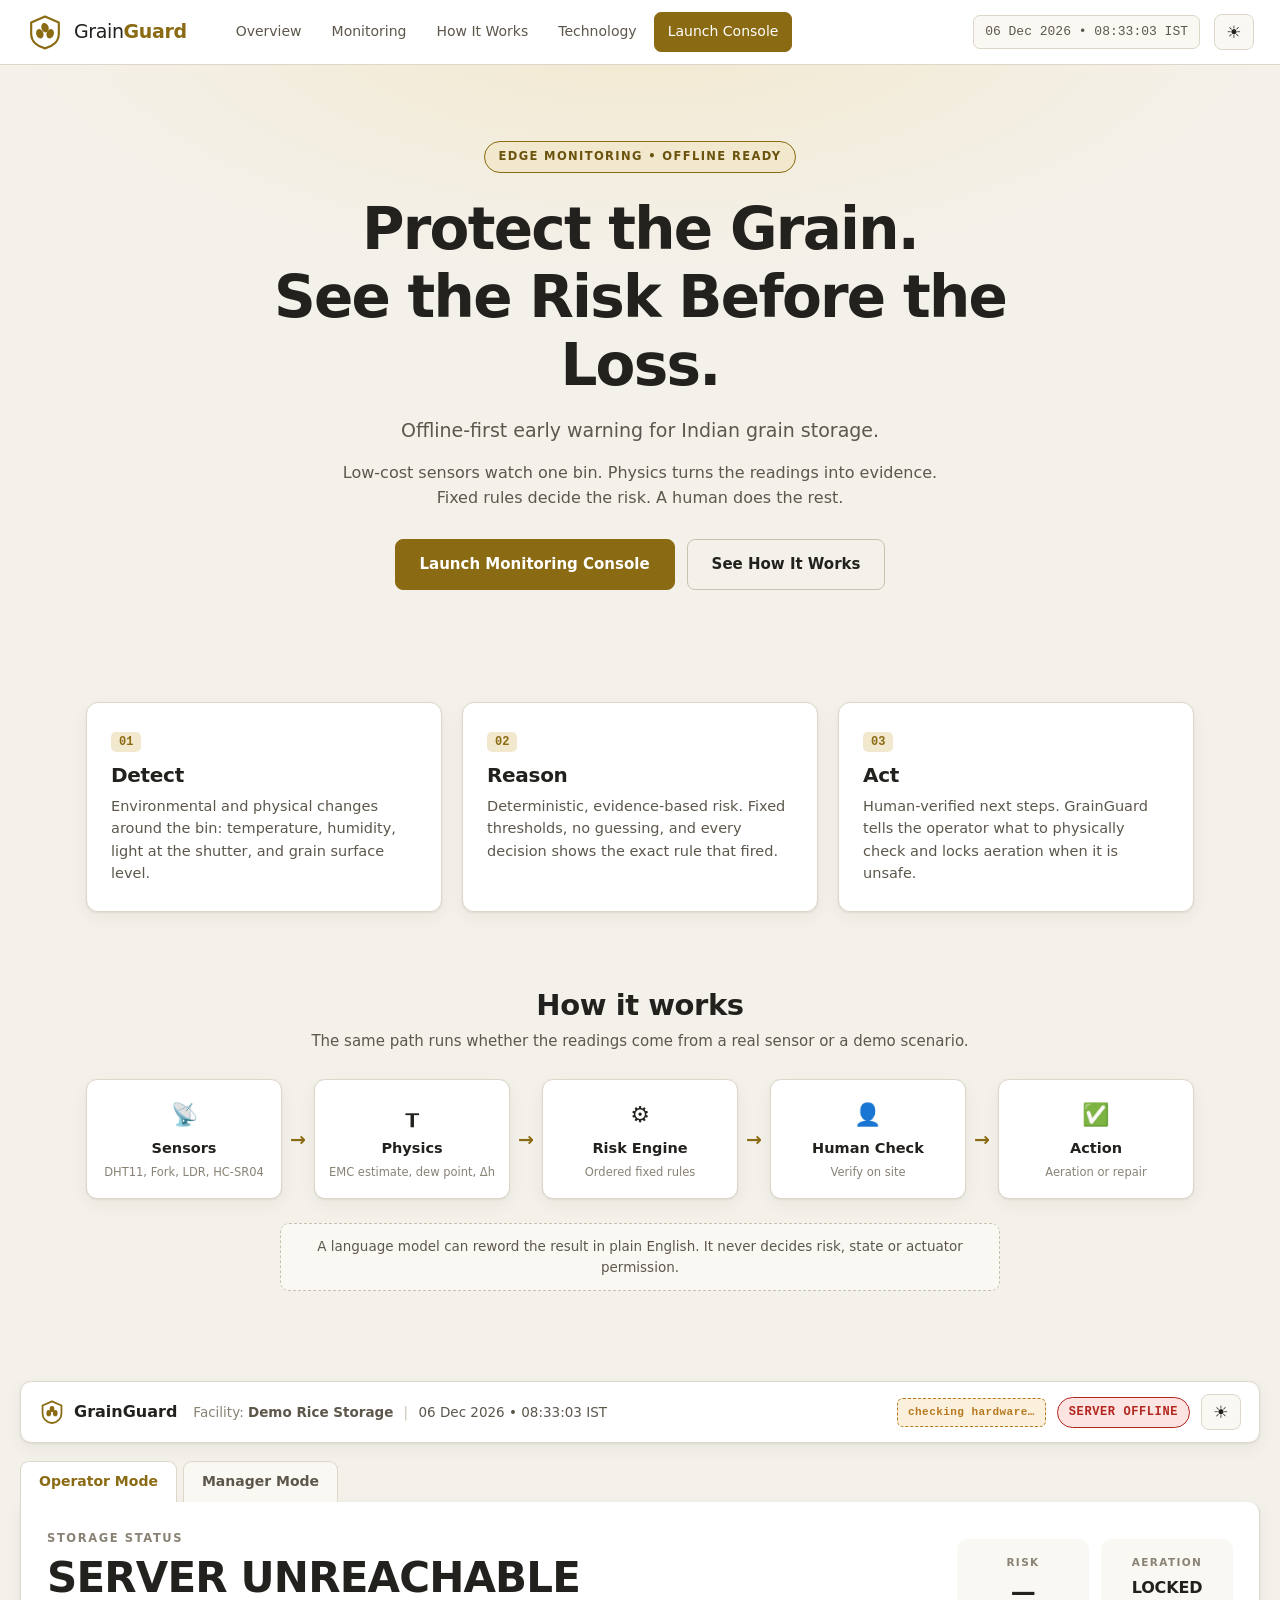
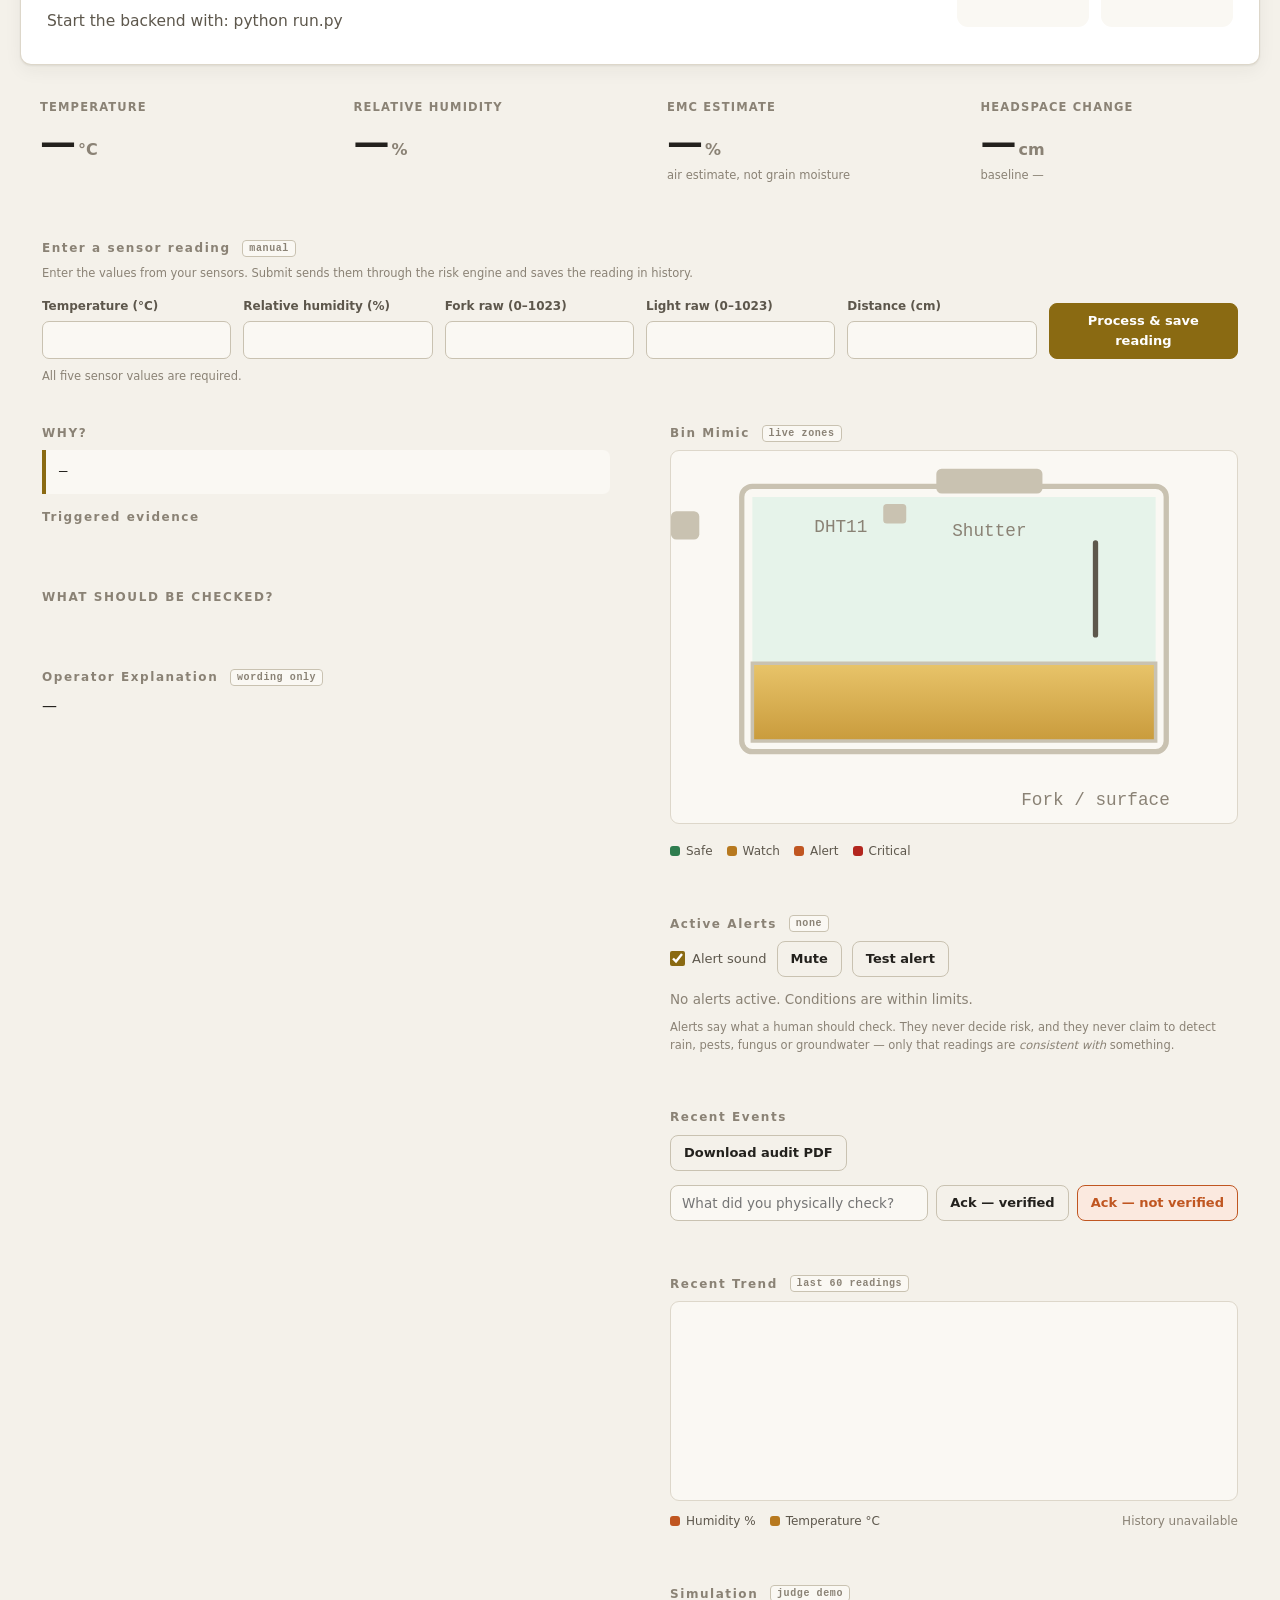
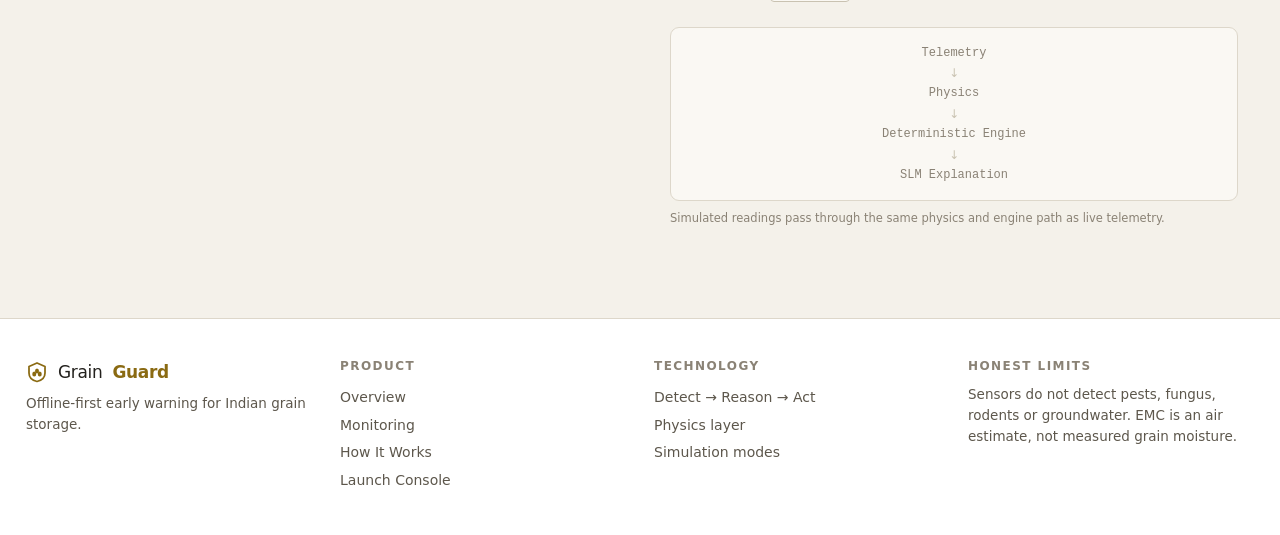
==== commit 56533715: "Remove CSV ingestion and add PDF audit export Route Arduino readings through the live pipeline and p" ====
--- a/src/frontend/index.html
+++ b/src/frontend/index.html
@@ -247,6 +247,7 @@
 
       <section class="card panel">
         <h3 class="ph">Recent Events</h3>
+        <p><a class="btn btn-ghost btn-sm" href="/api/audit.pdf" download="grain-guard-audit.pdf">Download audit PDF</a></p>
         <ul class="timeline" id="eventsList"></ul>
         <div class="ackrow">
           <input id="ackNote" type="text" placeholder="What did you physically check?">
